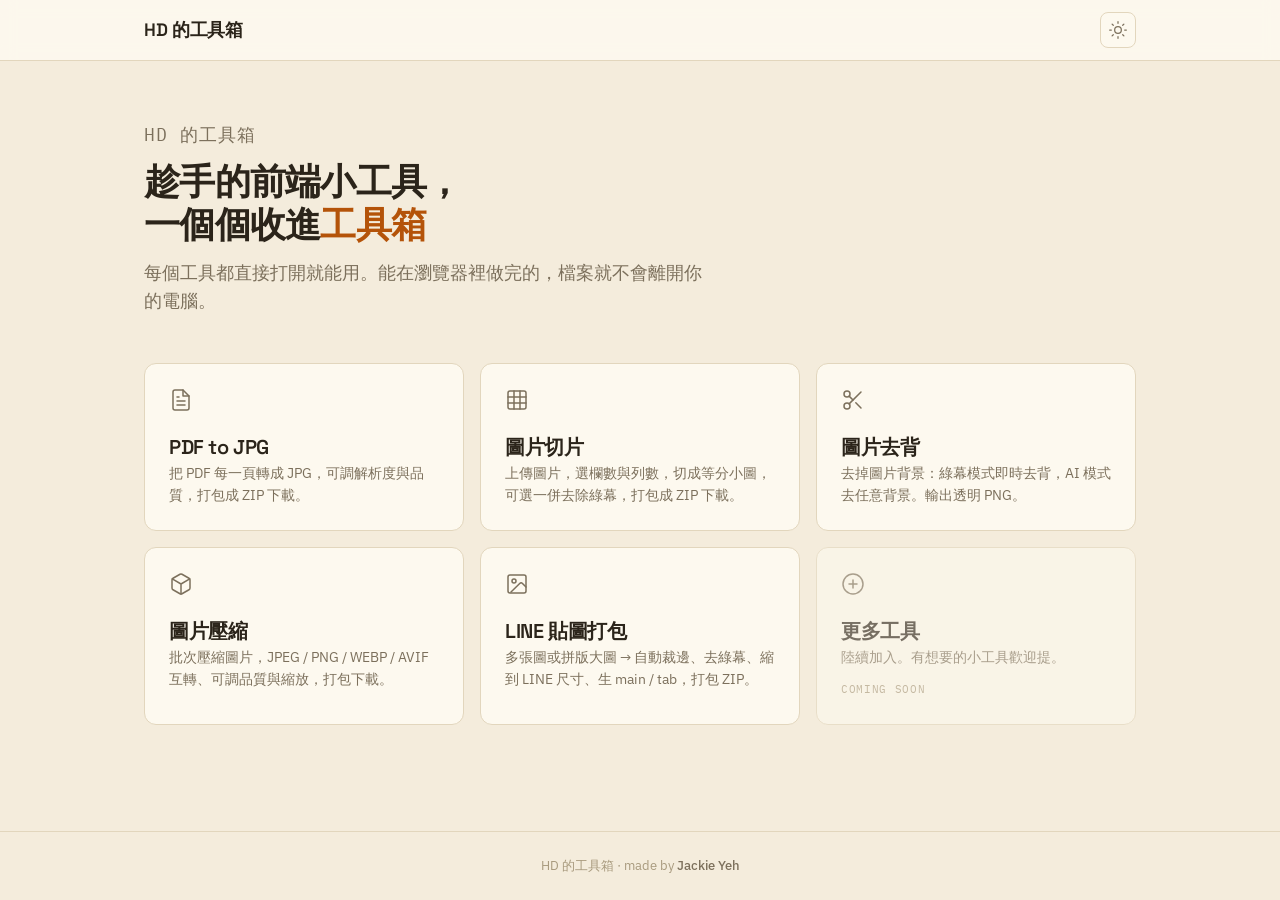
==== static/index.html @ 69549ff7 "Add LINE sticker packaging tool - /line-sticker: turn images into a LINE Creators Market-ready pack " ====
<!DOCTYPE html>
<html lang="zh-TW">
<head>
  <meta charset="UTF-8">
  <meta name="viewport" content="width=device-width, initial-scale=1">
  <title>HD 的工具箱</title>
  <meta name="description" content="一個個趁手的前端小工具：PDF 轉 JPG、圖片切片、圖片去背、圖片壓縮、LINE 貼圖打包，陸續增加。">
  <link rel="preconnect" href="https://fonts.googleapis.com">
  <link rel="preconnect" href="https://fonts.gstatic.com" crossorigin>
  <link rel="stylesheet" href="/static/shared/app.css">
  <script src="/static/shared/theme.js"></script>
</head>
<body>

  <header class="app-header">
    <div class="app-header__row">
      <a href="/" class="brand">HD 的工具箱</a>
      <span class="app-header__spacer"></span>
      <button type="button" class="theme-toggle" id="themeToggle" aria-label="切換亮 / 暗模式" title="切換亮 / 暗模式">
        <svg class="icon icon-sun" viewBox="0 0 24 24" fill="none" stroke="currentColor" stroke-width="1.5" stroke-linecap="round" stroke-linejoin="round" aria-hidden="true"><circle cx="12" cy="12" r="4"/><path d="M12 2v2M12 20v2M4.93 4.93l1.41 1.41M17.66 17.66l1.41 1.41M2 12h2M20 12h2M6.34 17.66l-1.41 1.41M19.07 4.93l-1.41 1.41"/></svg>
        <svg class="icon icon-moon" viewBox="0 0 24 24" fill="none" stroke="currentColor" stroke-width="1.5" stroke-linecap="round" stroke-linejoin="round" aria-hidden="true"><path d="M21 12.79A9 9 0 1 1 11.21 3 7 7 0 0 0 21 12.79z"/></svg>
      </button>
    </div>
  </header>

  <main class="app-main app-main--wide">
    <section class="hero">
      <p class="hero__eyebrow">HD 的工具箱</p>
      <h1>趁手的前端小工具，<br>一個個收進<span class="accent">工具箱</span></h1>
      <p>每個工具都直接打開就能用。能在瀏覽器裡做完的，檔案就不會離開你的電腦。</p>
    </section>

    <section class="tool-grid">
      <a href="/pdf2jpg" class="tool-card">
        <svg class="tool-card__icon" viewBox="0 0 24 24" fill="none" stroke="currentColor" stroke-width="1.5" stroke-linecap="round" stroke-linejoin="round" aria-hidden="true"><path d="M14 2H6a2 2 0 0 0-2 2v16a2 2 0 0 0 2 2h12a2 2 0 0 0 2-2V8z"/><path d="M14 2v6h6"/><path d="M8 13h8M8 17h8M8 9h2"/></svg>
        <h3>PDF to JPG</h3>
        <p>把 PDF 每一頁轉成 JPG，可調解析度與品質，打包成 ZIP 下載。</p>
      </a>

      <a href="/image-slicer" class="tool-card">
        <svg class="tool-card__icon" viewBox="0 0 24 24" fill="none" stroke="currentColor" stroke-width="1.5" stroke-linecap="round" stroke-linejoin="round" aria-hidden="true"><rect x="3" y="3" width="18" height="18" rx="2"/><path d="M9 3v18M15 3v18M3 9h18M3 15h18"/></svg>
        <h3>圖片切片</h3>
        <p>上傳圖片，選欄數與列數，切成等分小圖，可選一併去除綠幕，打包成 ZIP 下載。</p>
      </a>

      <a href="/bg-remover" class="tool-card">
        <svg class="tool-card__icon" viewBox="0 0 24 24" fill="none" stroke="currentColor" stroke-width="1.5" stroke-linecap="round" stroke-linejoin="round" aria-hidden="true"><circle cx="6" cy="6" r="3"/><path d="M8.12 8.12 12 12"/><path d="M20 4 8.12 15.88"/><circle cx="6" cy="18" r="3"/><path d="M14.8 14.8 20 20"/></svg>
        <h3>圖片去背</h3>
        <p>去掉圖片背景：綠幕模式即時去背，AI 模式去任意背景。輸出透明 PNG。</p>
      </a>

      <a href="/image-compressor" class="tool-card">
        <svg class="tool-card__icon" viewBox="0 0 24 24" fill="none" stroke="currentColor" stroke-width="1.5" stroke-linecap="round" stroke-linejoin="round" aria-hidden="true"><path d="M21 16V8a2 2 0 0 0-1-1.73l-7-4a2 2 0 0 0-2 0l-7 4A2 2 0 0 0 3 8v8a2 2 0 0 0 1 1.73l7 4a2 2 0 0 0 2 0l7-4A2 2 0 0 0 21 16z"/><path d="M3.27 6.96 12 12.01l8.73-5.05M12 22.08V12"/></svg>
        <h3>圖片壓縮</h3>
        <p>批次壓縮圖片，JPEG / PNG / WEBP / AVIF 互轉、可調品質與縮放，打包下載。</p>
      </a>

      <a href="/line-sticker" class="tool-card">
        <svg class="tool-card__icon" viewBox="0 0 24 24" fill="none" stroke="currentColor" stroke-width="1.5" stroke-linecap="round" stroke-linejoin="round" aria-hidden="true"><rect x="3" y="3" width="18" height="18" rx="2"/><circle cx="9" cy="9" r="2"/><path d="M21 15l-3.5-3.5a2 2 0 0 0-2.8 0L6 20"/></svg>
        <h3>LINE 貼圖打包</h3>
        <p>多張圖或拼版大圖 → 自動裁邊、去綠幕、縮到 LINE 尺寸、生 main / tab，打包 ZIP。</p>
      </a>

      <div class="tool-card tool-card--soon" aria-disabled="true">
        <svg class="tool-card__icon" viewBox="0 0 24 24" fill="none" stroke="currentColor" stroke-width="1.5" stroke-linecap="round" stroke-linejoin="round" aria-hidden="true"><circle cx="12" cy="12" r="10"/><path d="M12 8v8M8 12h8"/></svg>
        <h3>更多工具</h3>
        <p>陸續加入。有想要的小工具歡迎提。</p>
        <span class="tool-card__tag">coming soon</span>
      </div>
    </section>
  </main>

  <footer class="app-footer">
    <p>HD 的工具箱 · made by <a href="https://github.com/" rel="noopener">Jackie Yeh</a></p>
  </footer>

</body>
</html>
---- static/shared/app.css ----
/* ============================================================
   hd-toolkit — 全站設計系統
   完整規格見專案根目錄 DESIGN.md。
   亮色＝溫暖紙質 / 淺木紋；暗色＝深木紋 / 胡桃木；單一暖琥珀 accent。
   ============================================================ */

@import url("https://fonts.googleapis.com/css2?family=Space+Grotesk:wght@500;600;700&family=IBM+Plex+Mono:wght@400;500&family=IBM+Plex+Sans:wght@400;500;600&display=swap");

/* ---------- Tokens ---------- */
:root {
  /* 亮色：溫暖紙質 / 淺木紋 */
  --bg: #f4ecdc;
  --surface: #fdf9ef;
  --surface-2: #efe5d0;
  --surface-3: #e5d8bd;
  --border: #e2d6bd;
  --border-strong: #cdbf9f;
  --text: #2b241a;
  --text-muted: #7c705c;
  --text-dim: #a89a7e;

  --accent: #b45309;
  --accent-hover: #92400e;
  --accent-fg: #fdf9ef;
  --accent-subtle: #f7ecd2;
  --accent-border: #e3c277;
  --focus-ring: rgba(180, 83, 9, 0.35);

  --success: #15803d;
  --success-bg: #eef4e4;
  --warning: #c2410c;
  --warning-bg: #f9ecdc;
  --error: #b91c1c;
  --error-bg: #f6e6df;
  --info: #1d4ed8;
  --info-bg: #e6ecdf;

  --shadow-sm: 0 1px 2px rgba(60, 46, 24, 0.08);
  --shadow-md: 0 2px 8px rgba(60, 46, 24, 0.07), 0 12px 28px rgba(60, 46, 24, 0.06);

  --radius-sm: 8px;
  --radius-md: 12px;
  --radius-lg: 16px;
  --radius-full: 9999px;

  --space-1: 4px;
  --space-2: 8px;
  --space-3: 12px;
  --space-4: 16px;
  --space-6: 24px;
  --space-8: 32px;
  --space-12: 48px;
  --space-16: 64px;

  --font-display: "Space Grotesk", system-ui, -apple-system, sans-serif;
  --font-body: "IBM Plex Sans", system-ui, -apple-system, "Noto Sans TC", sans-serif;
  --font-mono: "IBM Plex Mono", ui-monospace, "SFMono-Regular", monospace;

  --ease-enter: cubic-bezier(0.16, 1, 0.3, 1);
  --ease-move: cubic-bezier(0.4, 0, 0.2, 1);
}

html[data-theme="dark"] {
  /* 暗色：深木紋 / 胡桃木 */
  --bg: #231a11;
  --surface: #2e2417;
  --surface-2: #392e1d;
  --surface-3: #453823;
  --border: #493a26;
  --border-strong: #5c4a31;
  --text: #ede3cf;
  --text-muted: #b3a586;
  --text-dim: #8a7a5b;

  --accent: #f59e0b;
  --accent-hover: #fbbf24;
  --accent-fg: #231a11;
  --accent-subtle: rgba(245, 158, 11, 0.12);
  --accent-border: rgba(245, 158, 11, 0.35);
  --focus-ring: rgba(245, 158, 11, 0.4);

  --success: #22c55e;
  --success-bg: rgba(34, 197, 94, 0.12);
  --warning: #fb923c;
  --warning-bg: rgba(251, 146, 60, 0.12);
  --error: #ef4444;
  --error-bg: rgba(239, 68, 68, 0.12);
  --info: #3b82f6;
  --info-bg: rgba(59, 130, 246, 0.12);

  --shadow-sm: 0 1px 2px rgba(0, 0, 0, 0.3);
  --shadow-md: 0 2px 16px rgba(0, 0, 0, 0.4);
}

/* ---------- Reset / base ---------- */
*,
*::before,
*::after {
  margin: 0;
  padding: 0;
  box-sizing: border-box;
}

html {
  -webkit-text-size-adjust: 100%;
}

body {
  font-family: var(--font-body);
  font-size: 16px;
  line-height: 1.55;
  background: var(--bg);
  color: var(--text);
  -webkit-font-smoothing: antialiased;
  min-height: 100vh;
  display: flex;
  flex-direction: column;
  transition: background-color 0.2s var(--ease-move), color 0.2s var(--ease-move);
}

h1, h2, h3, h4 {
  font-family: var(--font-display);
  font-weight: 600;
  line-height: 1.2;
  letter-spacing: -0.02em;
}

a {
  color: var(--accent);
  text-decoration: none;
}
a:hover { color: var(--accent-hover); }

code, kbd, samp, .mono {
  font-family: var(--font-mono);
}

img { max-width: 100%; display: block; }

::selection { background: var(--accent-subtle); }

:focus-visible {
  outline: none;
  box-shadow: 0 0 0 3px var(--focus-ring);
  border-radius: var(--radius-sm);
}

/* ---------- Icons ---------- */
.icon { width: 20px; height: 20px; flex-shrink: 0; }
.icon--lg { width: 24px; height: 24px; }
.icon--sm { width: 16px; height: 16px; }

/* ---------- App header ---------- */
.app-header {
  position: sticky;
  top: 0;
  z-index: 50;
  background: color-mix(in srgb, var(--surface) 90%, transparent);
  backdrop-filter: blur(8px);
  -webkit-backdrop-filter: blur(8px);
  border-bottom: 1px solid var(--border);
}
.app-header__row {
  max-width: 1040px;
  margin: 0 auto;
  padding: var(--space-3) var(--space-6);
  display: flex;
  align-items: center;
  gap: var(--space-3);
}
.brand {
  font-family: var(--font-display);
  font-weight: 600;
  font-size: 18px;
  color: var(--text);
  letter-spacing: -0.02em;
}
.brand:hover { color: var(--accent); }
.crumb-sep { color: var(--text-dim); user-select: none; }
.crumb-cur { color: var(--text-muted); font-size: 14px; }
.app-header__spacer { flex: 1; }

.theme-toggle {
  display: inline-flex;
  align-items: center;
  justify-content: center;
  width: 36px;
  height: 36px;
  border-radius: var(--radius-sm);
  border: 1px solid var(--border);
  background: var(--surface);
  color: var(--text-muted);
  cursor: pointer;
  transition: background-color 0.15s, color 0.15s, border-color 0.15s;
}
.theme-toggle:hover { background: var(--surface-2); color: var(--text); }
.theme-toggle .icon-moon { display: none; }
.theme-toggle .icon-sun { display: block; }
html[data-theme="dark"] .theme-toggle .icon-sun { display: none; }
html[data-theme="dark"] .theme-toggle .icon-moon { display: block; }

/* ---------- Main / layout ---------- */
.app-main {
  flex: 1;
  width: 100%;
  margin: 0 auto;
  padding: var(--space-12) var(--space-6);
}
.app-main--wide { max-width: 1040px; }
.app-main--narrow { max-width: 600px; }
.app-main--full { max-width: none; padding: 0; display: flex; }

/* ---------- App footer ---------- */
.app-footer {
  border-top: 1px solid var(--border);
  padding: var(--space-6);
  text-align: center;
  color: var(--text-dim);
  font-size: 13px;
}
.app-footer a { color: var(--text-muted); font-weight: 500; }
.app-footer a:hover { color: var(--accent); }

/* ---------- Hero (homepage) ---------- */
.hero { margin-bottom: var(--space-12); }
.hero__eyebrow {
  font-family: var(--font-mono);
  font-size: 12px;
  letter-spacing: 0.06em;
  text-transform: uppercase;
  color: var(--text-dim);
  margin-bottom: var(--space-3);
}
.hero h1 { font-size: 36px; font-weight: 700; }
.hero h1 .accent { color: var(--accent); }
.hero p {
  margin-top: var(--space-3);
  color: var(--text-muted);
  font-size: 18px;
  max-width: 52ch;
}

/* ---------- Tool grid + cards ---------- */
.tool-grid {
  display: grid;
  grid-template-columns: 1fr;
  gap: var(--space-4);
}
@media (min-width: 640px) { .tool-grid { grid-template-columns: repeat(2, 1fr); } }
@media (min-width: 960px) { .tool-grid { grid-template-columns: repeat(3, 1fr); } }

.tool-card {
  display: block;
  background: var(--surface);
  border: 1px solid var(--border);
  border-radius: var(--radius-md);
  padding: var(--space-6);
  color: var(--text);
  transition: border-color 0.2s, box-shadow 0.2s, transform 0.2s var(--ease-move);
}
.tool-card:hover {
  border-color: var(--accent-border);
  box-shadow: var(--shadow-md);
  transform: translateY(-2px);
  color: var(--text);
}
.tool-card__icon {
  width: 24px;
  height: 24px;
  color: var(--text-muted);
  transition: color 0.2s;
}
.tool-card:hover .tool-card__icon { color: var(--accent); }
.tool-card h3 {
  font-family: var(--font-display);
  font-weight: 600;
  font-size: 20px;
  margin: var(--space-4) 0 var(--space-1);
  color: var(--text);
}
.tool-card p { font-size: 14px; color: var(--text-muted); }
.tool-card--soon { opacity: 0.62; }
.tool-card--soon:hover { transform: none; box-shadow: none; border-color: var(--border); }
.tool-card__tag {
  display: inline-block;
  margin-top: var(--space-3);
  font-family: var(--font-mono);
  font-size: 11px;
  letter-spacing: 0.06em;
  text-transform: uppercase;
  color: var(--text-dim);
}

/* ---------- Generic surface card (single-column tools) ---------- */
.card {
  background: var(--surface);
  border: 1px solid var(--border);
  border-radius: var(--radius-md);
  padding: var(--space-8);
  box-shadow: var(--shadow-sm);
}

/* ---------- Tool head (title + subtitle inside a tool page) ---------- */
.tool-head { margin-bottom: var(--space-8); }
.tool-head h1 { font-size: 28px; }
.tool-head p { margin-top: var(--space-2); color: var(--text-muted); font-size: 15px; }

/* ---------- Two-column tool layout ---------- */
.tool-layout { display: flex; flex: 1; min-height: calc(100vh - 57px); }
.tool-layout__controls {
  width: clamp(360px, 36vw, 480px);
  padding: var(--space-8) var(--space-6);
  border-right: 1px solid var(--border);
  display: flex;
  flex-direction: column;
  gap: var(--space-6);
  overflow-y: auto;
}
.tool-layout__preview {
  flex: 1;
  display: flex;
  align-items: center;
  justify-content: center;
  padding: var(--space-8);
  background: var(--surface-2);
}
@media (max-width: 880px) {
  .tool-layout { flex-direction: column; min-height: 0; }
  .tool-layout__controls {
    width: 100%;
    border-right: 0;
    border-bottom: 1px solid var(--border);
  }
}

/* ---------- Section + label ---------- */
.section + .section { margin-top: var(--space-6); }
.section__label {
  display: flex;
  align-items: center;
  gap: var(--space-2);
  font-family: var(--font-mono);
  font-size: 12px;
  letter-spacing: 0.06em;
  text-transform: uppercase;
  color: var(--text-muted);
  margin-bottom: var(--space-3);
}
.section__num { color: var(--text-dim); }

.field-label {
  display: block;
  font-size: 13px;
  font-weight: 500;
  color: var(--text-muted);
  margin-bottom: var(--space-2);
}

/* ---------- Dropzone ---------- */
.dropzone {
  border: 1.5px dashed var(--border-strong);
  border-radius: var(--radius-md);
  padding: var(--space-12) var(--space-6);
  text-align: center;
  background: var(--surface-2);
  cursor: pointer;
  transition: border-color 0.15s, background-color 0.15s;
}
.dropzone:hover,
.dropzone.is-dragover {
  border-color: var(--accent);
  background: var(--accent-subtle);
}
.dropzone.is-dragover { border-style: solid; }
.dropzone--compact { padding: var(--space-8) var(--space-4); }
.dropzone__icon {
  width: 40px;
  height: 40px;
  color: var(--text-dim);
  margin: 0 auto var(--space-3);
}
.dropzone__title { font-size: 15px; font-weight: 500; color: var(--text); }
.dropzone__hint { font-size: 13px; color: var(--text-muted); margin-top: 2px; }
.dropzone__file {
  display: none;
  margin-top: var(--space-3);
  font-family: var(--font-mono);
  font-size: 13px;
  padding: 5px 12px;
  border-radius: var(--radius-full);
  background: var(--accent-subtle);
  border: 1px solid var(--accent-border);
  color: var(--text);
}
.dropzone__file.is-shown { display: inline-block; }

/* ---------- Stepper ---------- */
.stepper {
  display: inline-flex;
  align-items: stretch;
  border: 1px solid var(--border);
  border-radius: var(--radius-sm);
  overflow: hidden;
  background: var(--surface-2);
}
.stepper__btn {
  width: 40px;
  border: 0;
  background: transparent;
  color: var(--text-muted);
  font-size: 18px;
  line-height: 1;
  cursor: pointer;
  display: flex;
  align-items: center;
  justify-content: center;
  transition: background-color 0.15s, color 0.15s;
}
.stepper__btn:hover:not(:disabled) { background: var(--surface-3); color: var(--text); }
.stepper__btn:disabled { color: var(--text-dim); cursor: not-allowed; }
.stepper__val {
  min-width: 56px;
  display: flex;
  align-items: center;
  justify-content: center;
  font-family: var(--font-mono);
  font-size: 18px;
  font-weight: 500;
  background: var(--surface);
  color: var(--text);
  border-left: 1px solid var(--border);
  border-right: 1px solid var(--border);
}

/* ---------- Segmented control ---------- */
.segmented {
  display: inline-flex;
  background: var(--surface-2);
  border: 1px solid var(--border);
  border-radius: var(--radius-sm);
  padding: 3px;
  gap: 3px;
}
.segmented__btn {
  font-family: var(--font-mono);
  font-size: 13px;
  font-weight: 500;
  padding: 7px 16px;
  border: 0;
  border-radius: 6px;
  background: transparent;
  color: var(--text-muted);
  cursor: pointer;
  transition: background-color 0.15s, color 0.15s;
}
.segmented__btn:hover { color: var(--text); }
.segmented__btn[aria-pressed="true"] { background: var(--accent); color: var(--accent-fg); }

/* ---------- Range ---------- */
.range-field { display: flex; align-items: center; gap: var(--space-4); }
.range-field input[type="range"] {
  -webkit-appearance: none;
  appearance: none;
  flex: 1;
  height: 5px;
  border-radius: var(--radius-full);
  background: var(--surface-3);
  outline: none;
  cursor: pointer;
}
.range-field input[type="range"]::-webkit-slider-thumb {
  -webkit-appearance: none;
  appearance: none;
  width: 18px;
  height: 18px;
  border-radius: var(--radius-full);
  background: var(--accent);
  box-shadow: 0 1px 3px rgba(0, 0, 0, 0.25);
  transition: transform 0.15s;
}
.range-field input[type="range"]::-webkit-slider-thumb:hover { transform: scale(1.12); }
.range-field input[type="range"]::-moz-range-thumb {
  width: 18px;
  height: 18px;
  border: 0;
  border-radius: var(--radius-full);
  background: var(--accent);
}
.range-field input[type="range"]:disabled { opacity: 0.45; cursor: not-allowed; }
.range-field__val {
  font-family: var(--font-mono);
  font-size: 14px;
  font-weight: 500;
  color: var(--accent);
  min-width: 46px;
  text-align: right;
}
.range-hints {
  display: flex;
  justify-content: space-between;
  margin-top: var(--space-2);
  font-size: 12px;
  color: var(--text-dim);
}
.is-disabled-row { opacity: 0.5; pointer-events: none; }

/* ---------- Text field ---------- */
.text-field {
  width: 100%;
  font-family: var(--font-mono);
  font-size: 14px;
  background: var(--surface-2);
  border: 1px solid var(--border);
  border-radius: var(--radius-sm);
  padding: 10px 12px;
  color: var(--text);
  transition: border-color 0.15s, box-shadow 0.15s, background-color 0.15s;
}
.text-field::placeholder { color: var(--text-dim); }
.text-field:focus {
  outline: none;
  border-color: var(--accent);
  box-shadow: 0 0 0 3px var(--focus-ring);
  background: var(--surface);
}

/* ---------- Buttons ---------- */
.btn {
  font-family: var(--font-body);
  font-size: 15px;
  font-weight: 500;
  border-radius: var(--radius-sm);
  padding: 10px 18px;
  cursor: pointer;
  border: 1px solid transparent;
  display: inline-flex;
  align-items: center;
  gap: var(--space-2);
  transition: background-color 0.15s, color 0.15s, border-color 0.15s, box-shadow 0.15s, transform 0.15s;
}
.btn:active:not(:disabled) { transform: translateY(1px); }
.btn--primary { background: var(--accent); color: var(--accent-fg); }
.btn--primary:hover:not(:disabled) { background: var(--accent-hover); color: var(--accent-fg); }
.btn--secondary { background: var(--surface); color: var(--text); border-color: var(--border); }
.btn--secondary:hover:not(:disabled) { background: var(--surface-2); }
.btn--ghost { background: transparent; color: var(--text-muted); }
.btn--ghost:hover:not(:disabled) { background: var(--surface-2); color: var(--text); }
.btn--block { display: flex; width: 100%; justify-content: center; padding: 14px 18px; font-weight: 600; }
.btn:disabled { background: var(--surface-2); color: var(--text-dim); cursor: not-allowed; border-color: transparent; }

/* ---------- Messages ---------- */
.message {
  display: none;
  align-items: center;
  gap: var(--space-3);
  padding: 12px 16px;
  border-radius: var(--radius-sm);
  font-size: 14px;
  border: 1px solid transparent;
}
.message.is-shown { display: flex; animation: msg-in 0.3s var(--ease-enter); }
.message .icon { color: currentColor; }
.message--error {
  background: var(--error-bg);
  color: var(--error);
  border-color: color-mix(in srgb, var(--error) 30%, transparent);
}
.message--success {
  background: var(--success-bg);
  color: var(--success);
  border-color: color-mix(in srgb, var(--success) 30%, transparent);
}
@keyframes msg-in {
  from { opacity: 0; transform: translateY(6px); }
  to { opacity: 1; transform: translateY(0); }
}

/* ---------- Progress ---------- */
.progress {
  display: none;
  margin-top: var(--space-4);
}
.progress.is-shown { display: block; }
.progress__header {
  display: flex;
  justify-content: space-between;
  font-size: 13px;
  margin-bottom: var(--space-2);
}
.progress__label { font-weight: 500; color: var(--text); }
.progress__status { color: var(--text-muted); font-family: var(--font-mono); }
.progress__track {
  height: 6px;
  border-radius: var(--radius-full);
  background: var(--surface-3);
  overflow: hidden;
}
.progress__bar {
  height: 100%;
  width: 0;
  background: var(--accent);
  border-radius: var(--radius-full);
  transition: width 0.3s var(--ease-move);
}

/* ---------- Chips ---------- */
.chip {
  display: inline-flex;
  align-items: center;
  gap: 6px;
  font-size: 13px;
  padding: 5px 12px;
  border-radius: var(--radius-full);
  background: var(--surface-2);
  border: 1px solid var(--border);
  color: var(--text-muted);
}
.chip--file {
  font-family: var(--font-mono);
  background: var(--accent-subtle);
  border-color: var(--accent-border);
  color: var(--text);
}

/* ---------- Preview empty state ---------- */
.preview-empty { text-align: center; color: var(--text-dim); }
.preview-empty__icon { width: 36px; height: 36px; margin: 0 auto var(--space-2); }
.preview-empty p { font-size: 13px; }

/* ---------- Utilities ---------- */
.row { display: flex; gap: var(--space-4); flex-wrap: wrap; }
.stack-2 > * + * { margin-top: var(--space-2); }
.stack-4 > * + * { margin-top: var(--space-4); }
.mt-4 { margin-top: var(--space-4); }
.mt-6 { margin-top: var(--space-6); }

/* ---------- Reduced motion ---------- */
@media (prefers-reduced-motion: reduce) {
  *,
  *::before,
  *::after {
    animation-duration: 0.01ms !important;
    animation-iteration-count: 1 !important;
    transition-duration: 0.01ms !important;
  }
}
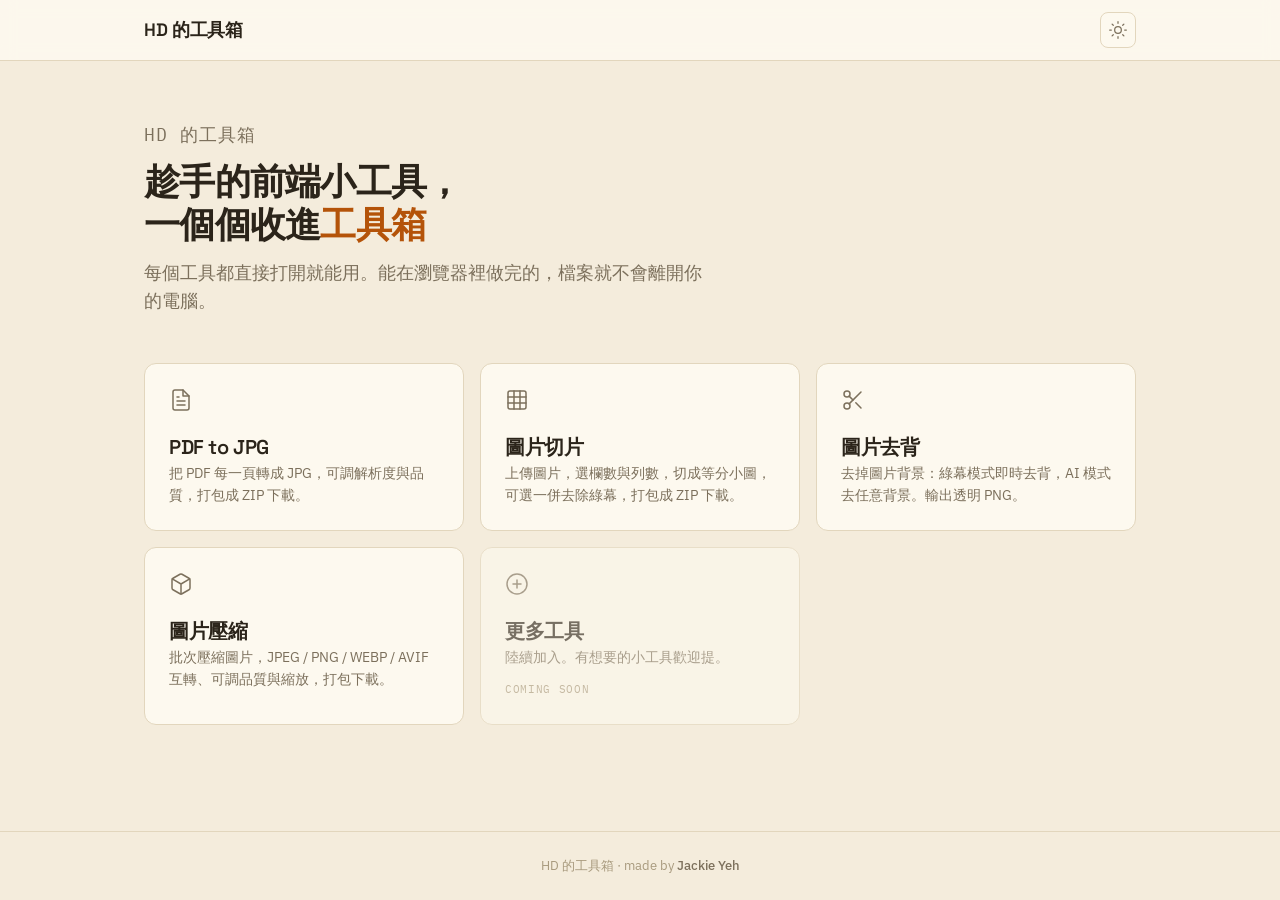
==== commit 2dee9c79: "Remove LINE sticker packaging tool Dropped /line-sticker (tool, route, homepage card, README entry)." ====
--- a/static/index.html
+++ b/static/index.html
@@ -4,7 +4,7 @@
   <meta charset="UTF-8">
   <meta name="viewport" content="width=device-width, initial-scale=1">
   <title>HD 的工具箱</title>
-  <meta name="description" content="一個個趁手的前端小工具：PDF 轉 JPG、圖片切片、圖片去背、圖片壓縮、LINE 貼圖打包，陸續增加。">
+  <meta name="description" content="一個個趁手的前端小工具：PDF 轉 JPG、圖片切片、圖片去背、圖片壓縮，陸續增加。">
   <link rel="preconnect" href="https://fonts.googleapis.com">
   <link rel="preconnect" href="https://fonts.gstatic.com" crossorigin>
   <link rel="stylesheet" href="/static/shared/app.css">
@@ -55,12 +55,6 @@
         <p>批次壓縮圖片，JPEG / PNG / WEBP / AVIF 互轉、可調品質與縮放，打包下載。</p>
       </a>
 
-      <a href="/line-sticker" class="tool-card">
-        <svg class="tool-card__icon" viewBox="0 0 24 24" fill="none" stroke="currentColor" stroke-width="1.5" stroke-linecap="round" stroke-linejoin="round" aria-hidden="true"><rect x="3" y="3" width="18" height="18" rx="2"/><circle cx="9" cy="9" r="2"/><path d="M21 15l-3.5-3.5a2 2 0 0 0-2.8 0L6 20"/></svg>
-        <h3>LINE 貼圖打包</h3>
-        <p>多張圖或拼版大圖 → 自動裁邊、去綠幕、縮到 LINE 尺寸、生 main / tab，打包 ZIP。</p>
-      </a>
-
       <div class="tool-card tool-card--soon" aria-disabled="true">
         <svg class="tool-card__icon" viewBox="0 0 24 24" fill="none" stroke="currentColor" stroke-width="1.5" stroke-linecap="round" stroke-linejoin="round" aria-hidden="true"><circle cx="12" cy="12" r="10"/><path d="M12 8v8M8 12h8"/></svg>
         <h3>更多工具</h3>
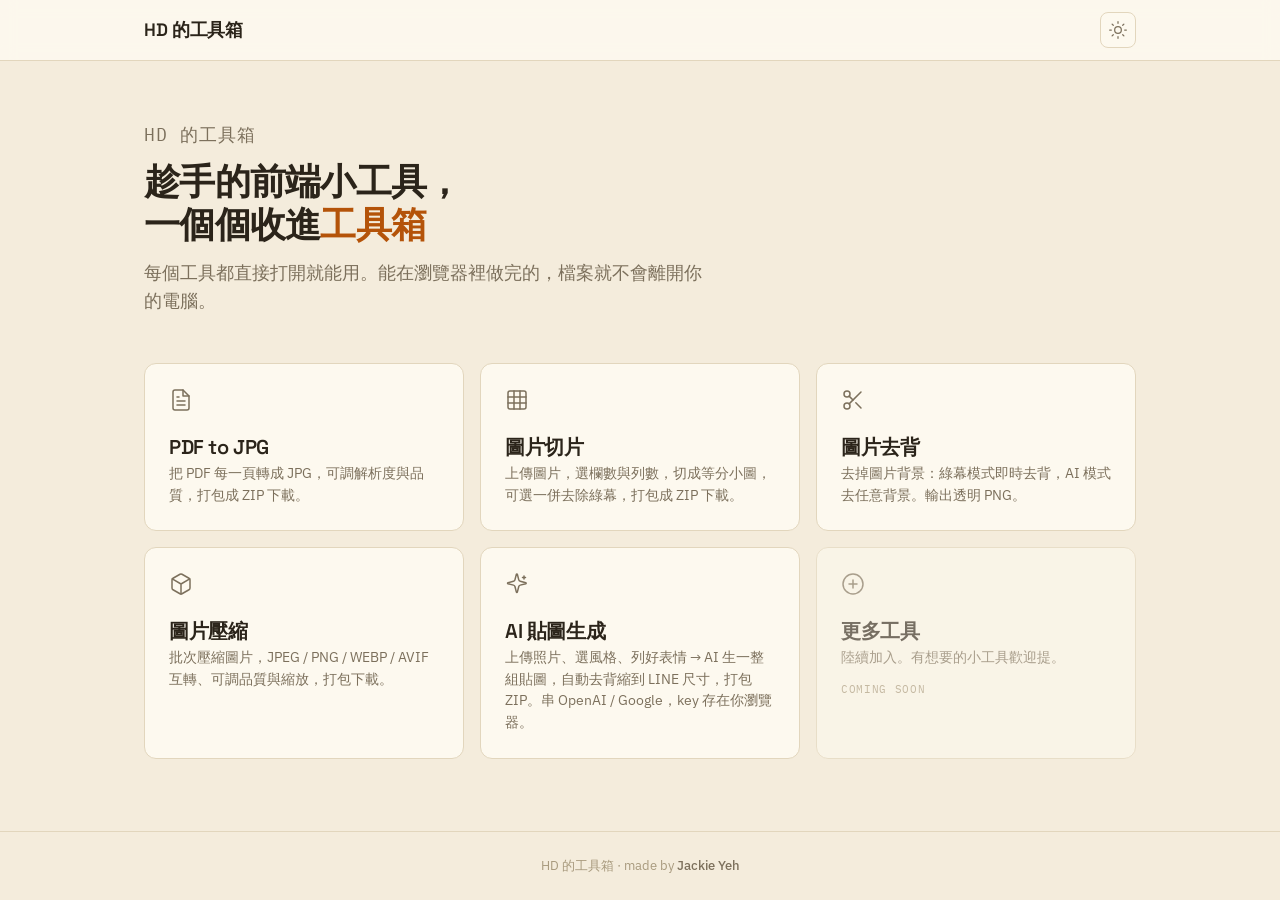
==== commit b2914b41: "Add AI sticker generator (/sticker-ai) - Thin FastAPI proxy app/tools/sticker_ai.py (POST /api/stick" ====
--- a/static/index.html
+++ b/static/index.html
@@ -4,7 +4,7 @@
   <meta charset="UTF-8">
   <meta name="viewport" content="width=device-width, initial-scale=1">
   <title>HD 的工具箱</title>
-  <meta name="description" content="一個個趁手的前端小工具：PDF 轉 JPG、圖片切片、圖片去背、圖片壓縮，陸續增加。">
+  <meta name="description" content="一個個趁手的前端小工具：PDF 轉 JPG、圖片切片、圖片去背、圖片壓縮、AI 貼圖生成，陸續增加。">
   <link rel="preconnect" href="https://fonts.googleapis.com">
   <link rel="preconnect" href="https://fonts.gstatic.com" crossorigin>
   <link rel="stylesheet" href="/static/shared/app.css">
@@ -55,6 +55,12 @@
         <p>批次壓縮圖片，JPEG / PNG / WEBP / AVIF 互轉、可調品質與縮放，打包下載。</p>
       </a>
 
+      <a href="/sticker-ai" class="tool-card">
+        <svg class="tool-card__icon" viewBox="0 0 24 24" fill="none" stroke="currentColor" stroke-width="1.5" stroke-linecap="round" stroke-linejoin="round" aria-hidden="true"><path d="M9.94 14.56A2 2 0 0 0 8.5 13.12l-5.6-1.44a.5.5 0 0 1 0-.96l5.6-1.44A2 2 0 0 0 9.94 7.84l1.44-5.6a.5.5 0 0 1 .96 0l1.44 5.6a2 2 0 0 0 1.44 1.44l5.6 1.44a.5.5 0 0 1 0 .96l-5.6 1.44a2 2 0 0 0-1.44 1.44l-1.44 5.6a.5.5 0 0 1-.96 0z"/><path d="M19 4v3M20.5 5.5h-3"/></svg>
+        <h3>AI 貼圖生成</h3>
+        <p>上傳照片、選風格、列好表情 → AI 生一整組貼圖，自動去背縮到 LINE 尺寸，打包 ZIP。串 OpenAI / Google，key 存在你瀏覽器。</p>
+      </a>
+
       <div class="tool-card tool-card--soon" aria-disabled="true">
         <svg class="tool-card__icon" viewBox="0 0 24 24" fill="none" stroke="currentColor" stroke-width="1.5" stroke-linecap="round" stroke-linejoin="round" aria-hidden="true"><circle cx="12" cy="12" r="10"/><path d="M12 8v8M8 12h8"/></svg>
         <h3>更多工具</h3>
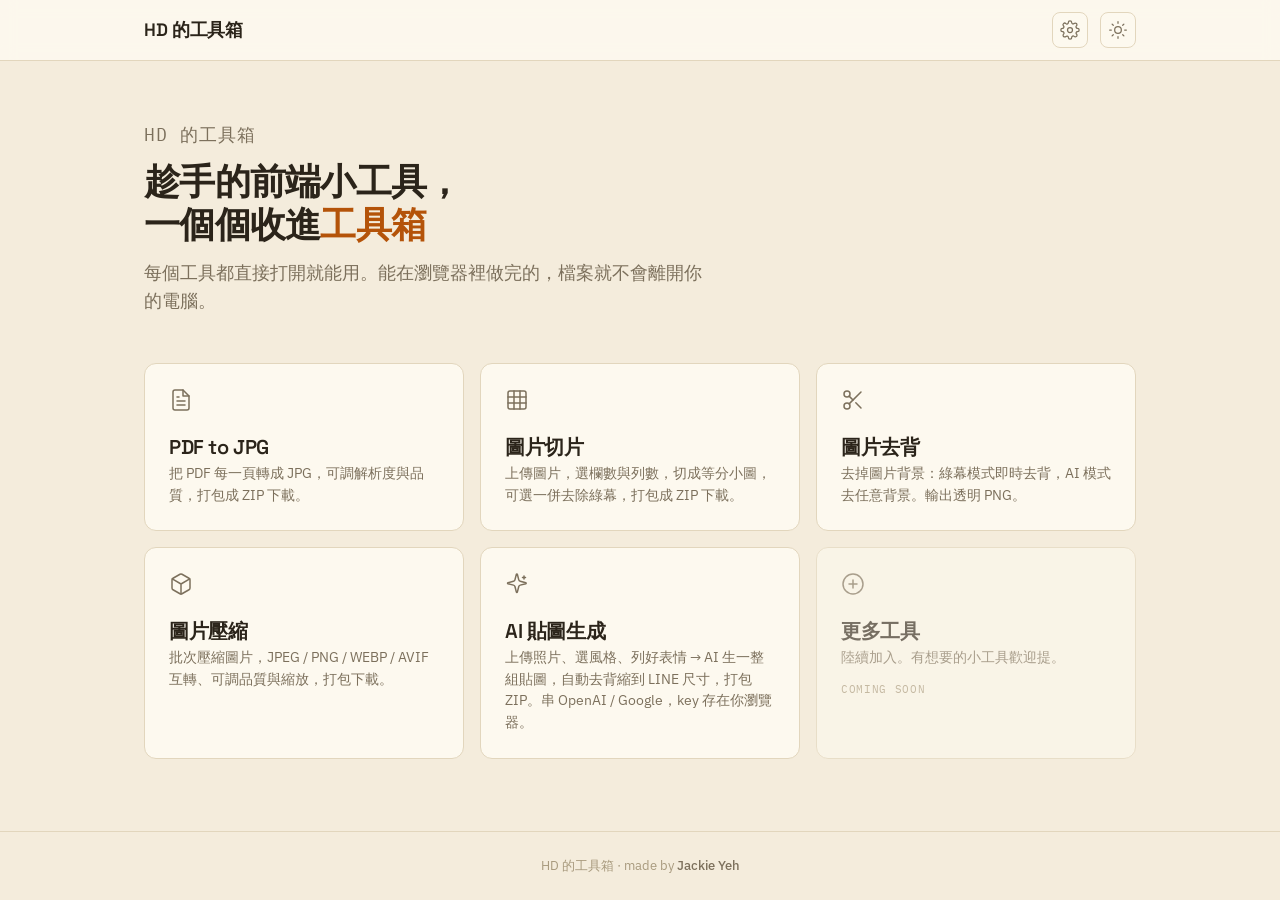
==== commit e3aad609: "Site-wide settings panel for API keys - New static/shared/settings.js (loaded on every page like the" ====
--- a/static/index.html
+++ b/static/index.html
@@ -9,6 +9,7 @@
   <link rel="preconnect" href="https://fonts.gstatic.com" crossorigin>
   <link rel="stylesheet" href="/static/shared/app.css">
   <script src="/static/shared/theme.js"></script>
+  <script src="/static/shared/settings.js"></script>
 </head>
 <body>
 
--- a/static/shared/app.css
+++ b/static/shared/app.css
@@ -180,7 +180,8 @@
 .crumb-cur { color: var(--text-muted); font-size: 14px; }
 .app-header__spacer { flex: 1; }
 
-.theme-toggle {
+.theme-toggle,
+.icon-btn {
   display: inline-flex;
   align-items: center;
   justify-content: center;
@@ -193,7 +194,8 @@
   cursor: pointer;
   transition: background-color 0.15s, color 0.15s, border-color 0.15s;
 }
-.theme-toggle:hover { background: var(--surface-2); color: var(--text); }
+.theme-toggle:hover,
+.icon-btn:hover { background: var(--surface-2); color: var(--text); }
 .theme-toggle .icon-moon { display: none; }
 .theme-toggle .icon-sun { display: block; }
 html[data-theme="dark"] .theme-toggle .icon-sun { display: none; }
@@ -634,6 +636,64 @@
 .mt-4 { margin-top: var(--space-4); }
 .mt-6 { margin-top: var(--space-6); }
 
+/* ---------- Settings modal ---------- */
+.settings-overlay {
+  position: fixed;
+  inset: 0;
+  z-index: 100;
+  display: none;
+  align-items: flex-start;
+  justify-content: center;
+  padding: var(--space-16) var(--space-4) var(--space-8);
+  background: rgba(0, 0, 0, 0.45);
+  -webkit-backdrop-filter: blur(2px);
+  backdrop-filter: blur(2px);
+  overflow-y: auto;
+}
+.settings-overlay.is-open { display: flex; }
+.settings-modal {
+  width: 100%;
+  max-width: 460px;
+  background: var(--surface);
+  border: 1px solid var(--border);
+  border-radius: var(--radius-lg);
+  box-shadow: var(--shadow-md);
+  padding: var(--space-8);
+  animation: settings-in 0.2s var(--ease-enter);
+}
+@keyframes settings-in {
+  from { opacity: 0; transform: translateY(-8px) scale(0.98); }
+  to { opacity: 1; transform: none; }
+}
+.settings-modal__head {
+  display: flex;
+  align-items: center;
+  justify-content: space-between;
+  margin-bottom: var(--space-4);
+}
+.settings-modal__head h2 { font-size: 20px; }
+.settings-row { margin-top: var(--space-6); }
+.settings-row__label {
+  display: flex;
+  align-items: baseline;
+  justify-content: space-between;
+  gap: var(--space-3);
+  margin-bottom: var(--space-2);
+}
+.settings-row__label .field-label { margin: 0; }
+.settings-row__label a { font-size: 12px; color: var(--text-muted); }
+.settings-row__label a:hover { color: var(--accent); }
+.settings-note {
+  margin-top: var(--space-4);
+  font-size: 12px;
+  line-height: 1.6;
+  color: var(--text-dim);
+}
+.settings-foot {
+  display: flex;
+  margin-top: var(--space-8);
+}
+
 /* ---------- Reduced motion ---------- */
 @media (prefers-reduced-motion: reduce) {
   *,
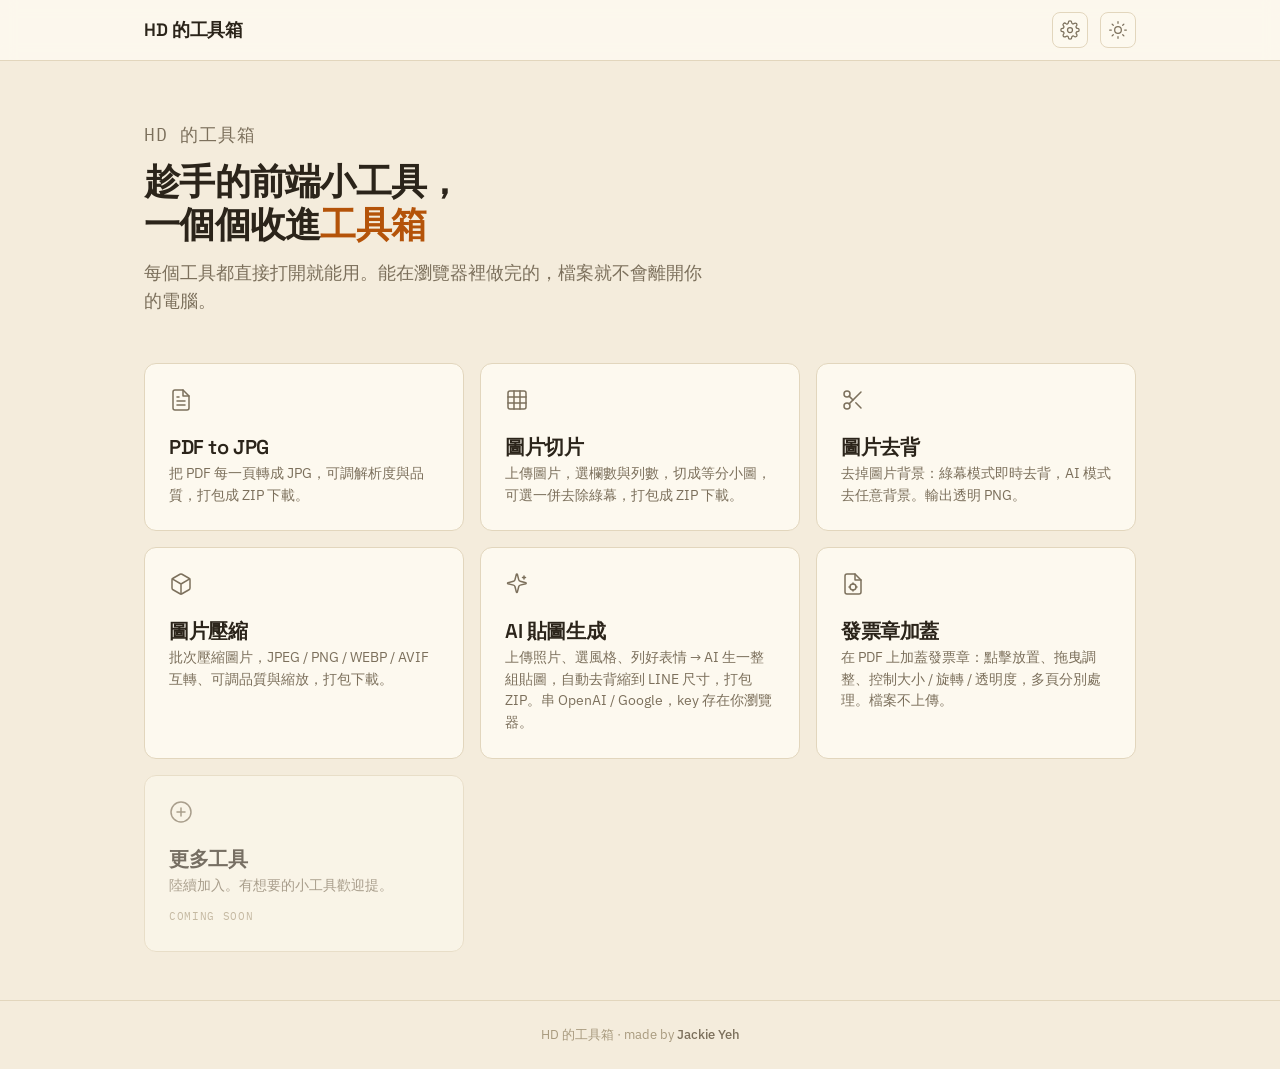
==== commit a06f2845: "invoice-stamp: new tool — stamp PDFs in the browser pdf.js renders + pdf-lib composites. Upload a PD" ====
--- a/static/index.html
+++ b/static/index.html
@@ -4,7 +4,7 @@
   <meta charset="UTF-8">
   <meta name="viewport" content="width=device-width, initial-scale=1">
   <title>HD 的工具箱</title>
-  <meta name="description" content="一個個趁手的前端小工具：PDF 轉 JPG、圖片切片、圖片去背、圖片壓縮、AI 貼圖生成，陸續增加。">
+  <meta name="description" content="一個個趁手的前端小工具：PDF 轉 JPG、圖片切片、圖片去背、圖片壓縮、AI 貼圖生成、發票章加蓋，陸續增加。">
   <link rel="preconnect" href="https://fonts.googleapis.com">
   <link rel="preconnect" href="https://fonts.gstatic.com" crossorigin>
   <link rel="stylesheet" href="/static/shared/app.css">
@@ -62,6 +62,12 @@
         <p>上傳照片、選風格、列好表情 → AI 生一整組貼圖，自動去背縮到 LINE 尺寸，打包 ZIP。串 OpenAI / Google，key 存在你瀏覽器。</p>
       </a>
 
+      <a href="/invoice-stamp" class="tool-card">
+        <svg class="tool-card__icon" viewBox="0 0 24 24" fill="none" stroke="currentColor" stroke-width="1.5" stroke-linecap="round" stroke-linejoin="round" aria-hidden="true"><path d="M14 2H6a2 2 0 0 0-2 2v16a2 2 0 0 0 2 2h12a2 2 0 0 0 2-2V8z"/><path d="M14 2v6h6"/><circle cx="12" cy="15" r="3"/><path d="M12 12v-1M12 18v1M9 15h-1M15 15h1"/></svg>
+        <h3>發票章加蓋</h3>
+        <p>在 PDF 上加蓋發票章：點擊放置、拖曳調整、控制大小 / 旋轉 / 透明度，多頁分別處理。檔案不上傳。</p>
+      </a>
+
       <div class="tool-card tool-card--soon" aria-disabled="true">
         <svg class="tool-card__icon" viewBox="0 0 24 24" fill="none" stroke="currentColor" stroke-width="1.5" stroke-linecap="round" stroke-linejoin="round" aria-hidden="true"><circle cx="12" cy="12" r="10"/><path d="M12 8v8M8 12h8"/></svg>
         <h3>更多工具</h3>
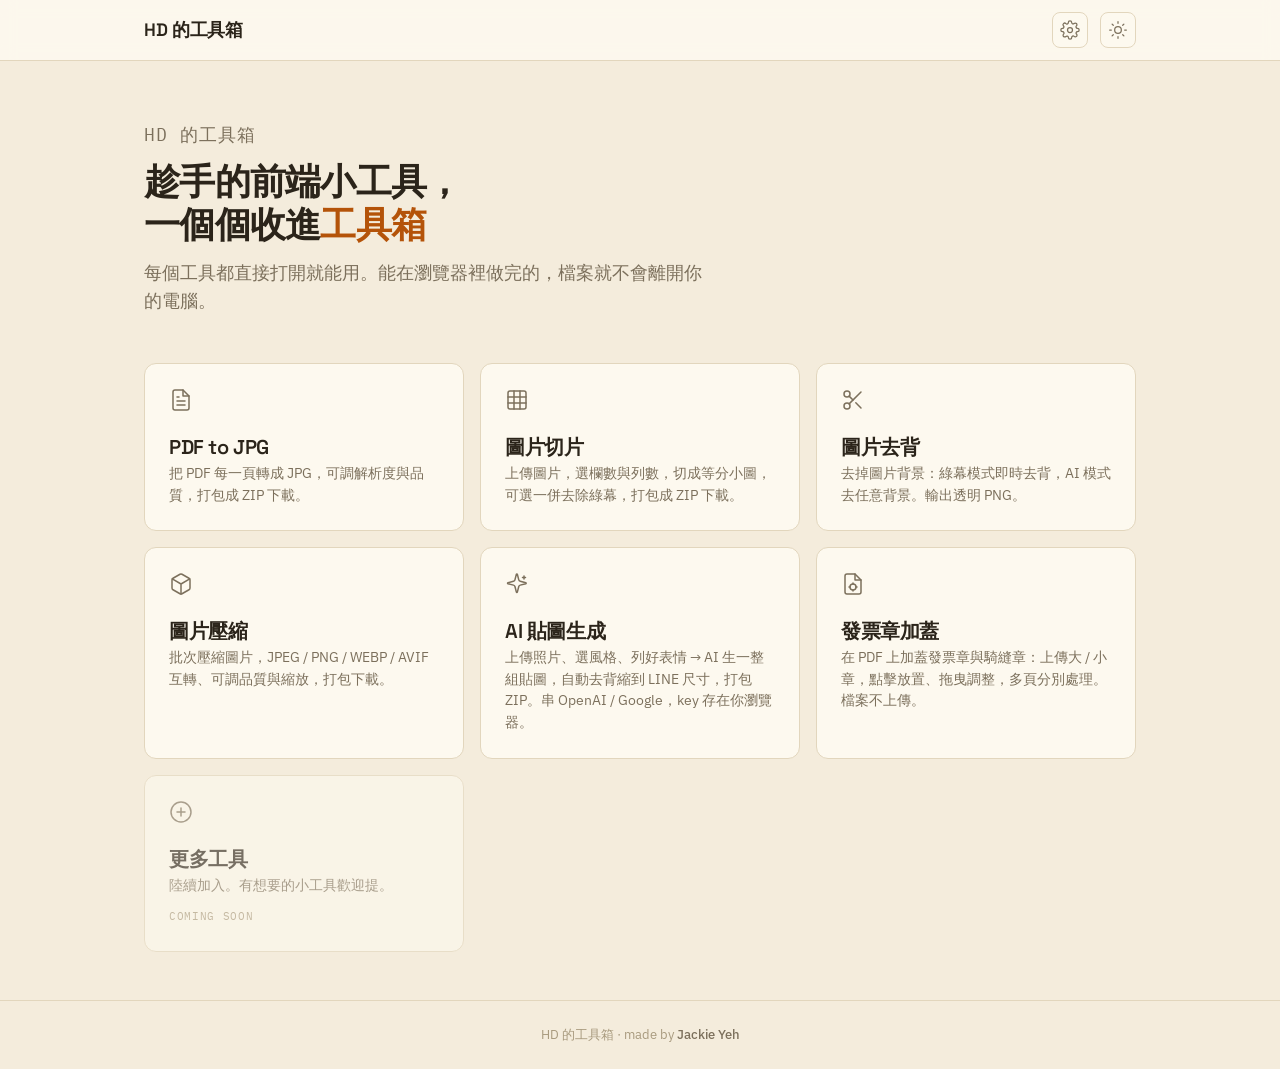
==== commit b6164770: "invoice-stamp: dual stamps (big/small) + perforation seal mode Upload 大章 and 小章 separately; pick whi" ====
--- a/static/index.html
+++ b/static/index.html
@@ -65,7 +65,7 @@
       <a href="/invoice-stamp" class="tool-card">
         <svg class="tool-card__icon" viewBox="0 0 24 24" fill="none" stroke="currentColor" stroke-width="1.5" stroke-linecap="round" stroke-linejoin="round" aria-hidden="true"><path d="M14 2H6a2 2 0 0 0-2 2v16a2 2 0 0 0 2 2h12a2 2 0 0 0 2-2V8z"/><path d="M14 2v6h6"/><circle cx="12" cy="15" r="3"/><path d="M12 12v-1M12 18v1M9 15h-1M15 15h1"/></svg>
         <h3>發票章加蓋</h3>
-        <p>在 PDF 上加蓋發票章：點擊放置、拖曳調整、控制大小 / 旋轉 / 透明度，多頁分別處理。檔案不上傳。</p>
+        <p>在 PDF 上加蓋發票章與騎縫章：上傳大 / 小章，點擊放置、拖曳調整，多頁分別處理。檔案不上傳。</p>
       </a>
 
       <div class="tool-card tool-card--soon" aria-disabled="true">
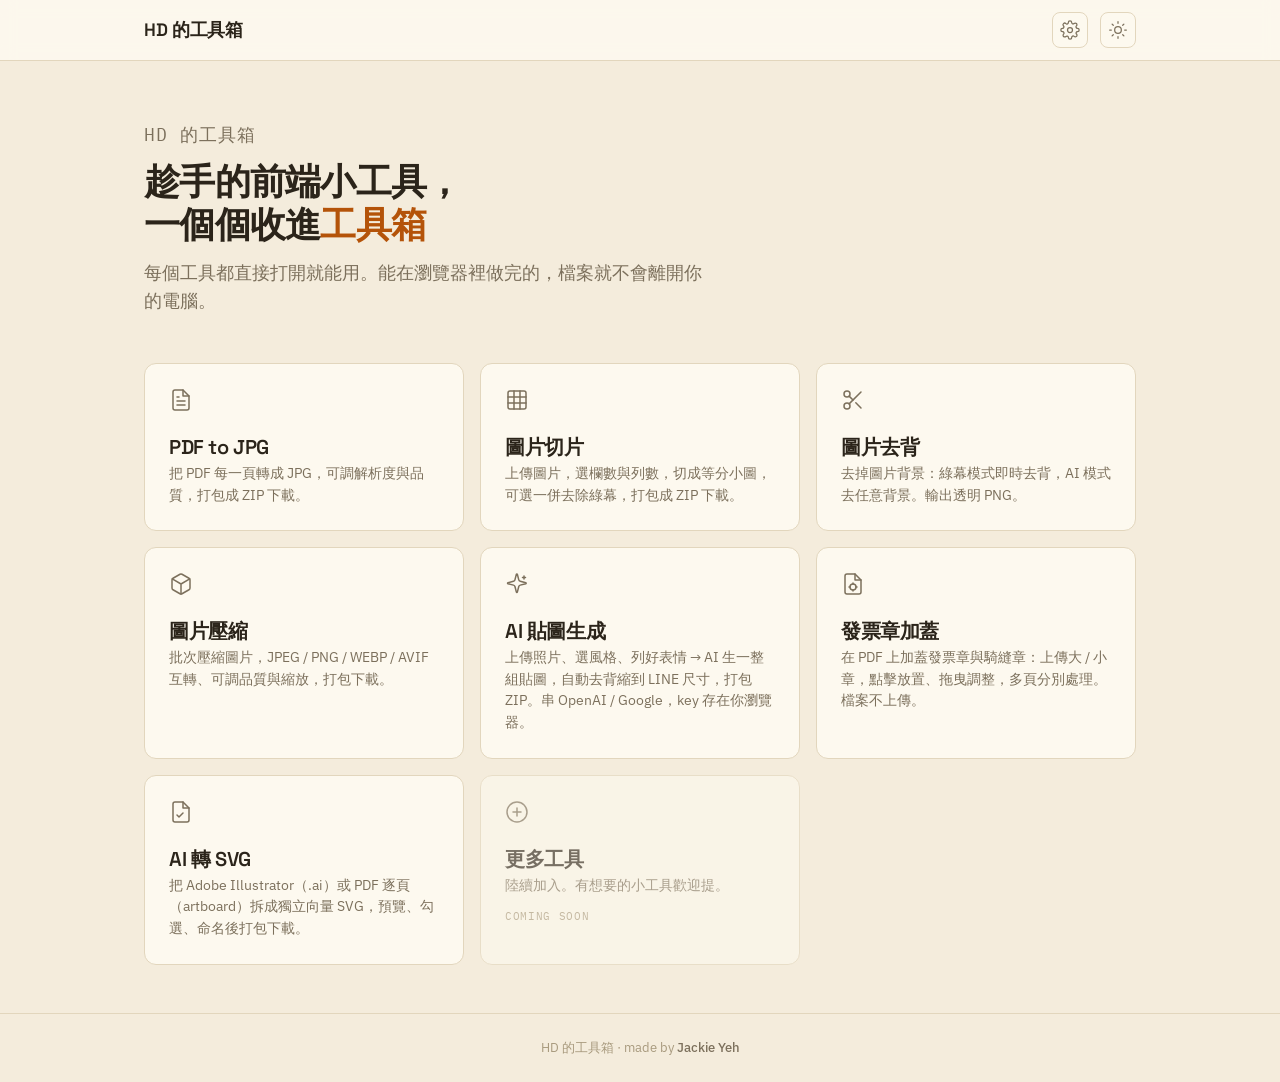
==== commit d6538757: "ai2svg: add home menu card and page route smoke tests" ====
--- a/static/index.html
+++ b/static/index.html
@@ -68,6 +68,12 @@
         <p>在 PDF 上加蓋發票章與騎縫章：上傳大 / 小章，點擊放置、拖曳調整，多頁分別處理。檔案不上傳。</p>
       </a>
 
+      <a href="/ai2svg" class="tool-card">
+        <svg class="tool-card__icon" viewBox="0 0 24 24" fill="none" stroke="currentColor" stroke-width="1.5" stroke-linecap="round" stroke-linejoin="round" aria-hidden="true"><path d="M14 2H6a2 2 0 0 0-2 2v16a2 2 0 0 0 2 2h12a2 2 0 0 0 2-2V8z"/><path d="M14 2v6h6"/><path d="M8 15l2 2 4-4"/></svg>
+        <h3>AI 轉 SVG</h3>
+        <p>把 Adobe Illustrator（.ai）或 PDF 逐頁（artboard）拆成獨立向量 SVG，預覽、勾選、命名後打包下載。</p>
+      </a>
+
       <div class="tool-card tool-card--soon" aria-disabled="true">
         <svg class="tool-card__icon" viewBox="0 0 24 24" fill="none" stroke="currentColor" stroke-width="1.5" stroke-linecap="round" stroke-linejoin="round" aria-hidden="true"><circle cx="12" cy="12" r="10"/><path d="M12 8v8M8 12h8"/></svg>
         <h3>更多工具</h3>
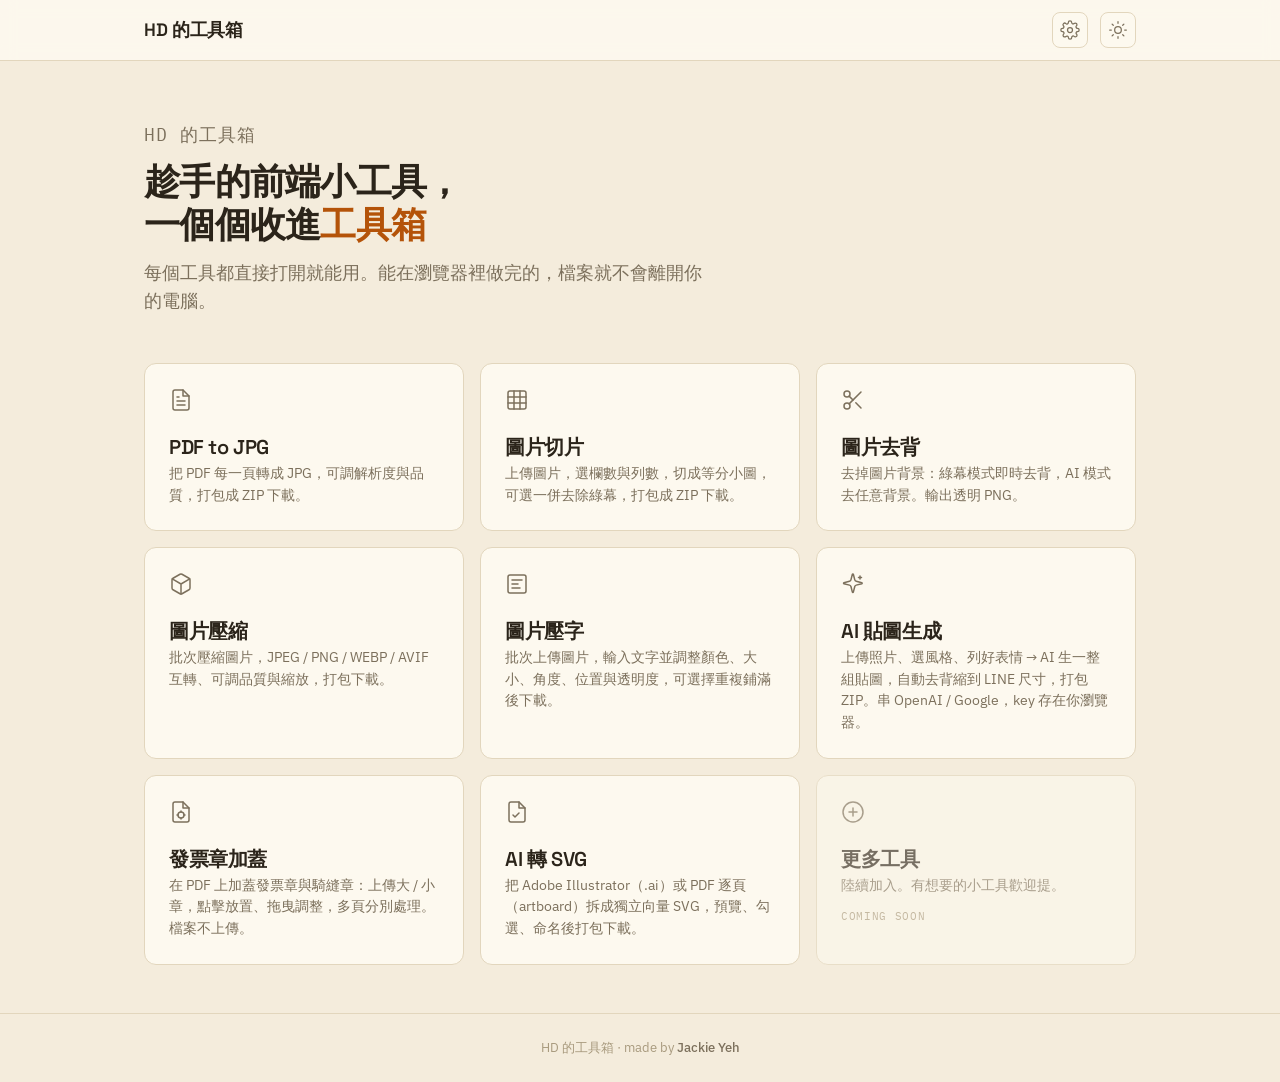
==== commit 368a8e1d: "feat(text-watermark): add browser image text overlay tool" ====
--- a/static/index.html
+++ b/static/index.html
@@ -4,7 +4,7 @@
   <meta charset="UTF-8">
   <meta name="viewport" content="width=device-width, initial-scale=1">
   <title>HD 的工具箱</title>
-  <meta name="description" content="一個個趁手的前端小工具：PDF 轉 JPG、圖片切片、圖片去背、圖片壓縮、AI 貼圖生成、發票章加蓋，陸續增加。">
+  <meta name="description" content="一個個趁手的前端小工具：PDF 轉 JPG、圖片切片、圖片去背、圖片壓縮、圖片壓字、AI 貼圖生成、發票章加蓋，陸續增加。">
   <link rel="preconnect" href="https://fonts.googleapis.com">
   <link rel="preconnect" href="https://fonts.gstatic.com" crossorigin>
   <link rel="stylesheet" href="/static/shared/app.css">
@@ -56,6 +56,12 @@
         <p>批次壓縮圖片，JPEG / PNG / WEBP / AVIF 互轉、可調品質與縮放，打包下載。</p>
       </a>
 
+      <a href="/text-watermark" class="tool-card">
+        <svg class="tool-card__icon" viewBox="0 0 24 24" fill="none" stroke="currentColor" stroke-width="1.5" stroke-linecap="round" stroke-linejoin="round" aria-hidden="true"><rect x="3" y="3" width="18" height="18" rx="2"/><path d="M7 8h10M7 12h6M7 16h8"/></svg>
+        <h3>圖片壓字</h3>
+        <p>批次上傳圖片，輸入文字並調整顏色、大小、角度、位置與透明度，可選擇重複鋪滿後下載。</p>
+      </a>
+
       <a href="/sticker-ai" class="tool-card">
         <svg class="tool-card__icon" viewBox="0 0 24 24" fill="none" stroke="currentColor" stroke-width="1.5" stroke-linecap="round" stroke-linejoin="round" aria-hidden="true"><path d="M9.94 14.56A2 2 0 0 0 8.5 13.12l-5.6-1.44a.5.5 0 0 1 0-.96l5.6-1.44A2 2 0 0 0 9.94 7.84l1.44-5.6a.5.5 0 0 1 .96 0l1.44 5.6a2 2 0 0 0 1.44 1.44l5.6 1.44a.5.5 0 0 1 0 .96l-5.6 1.44a2 2 0 0 0-1.44 1.44l-1.44 5.6a.5.5 0 0 1-.96 0z"/><path d="M19 4v3M20.5 5.5h-3"/></svg>
         <h3>AI 貼圖生成</h3>
